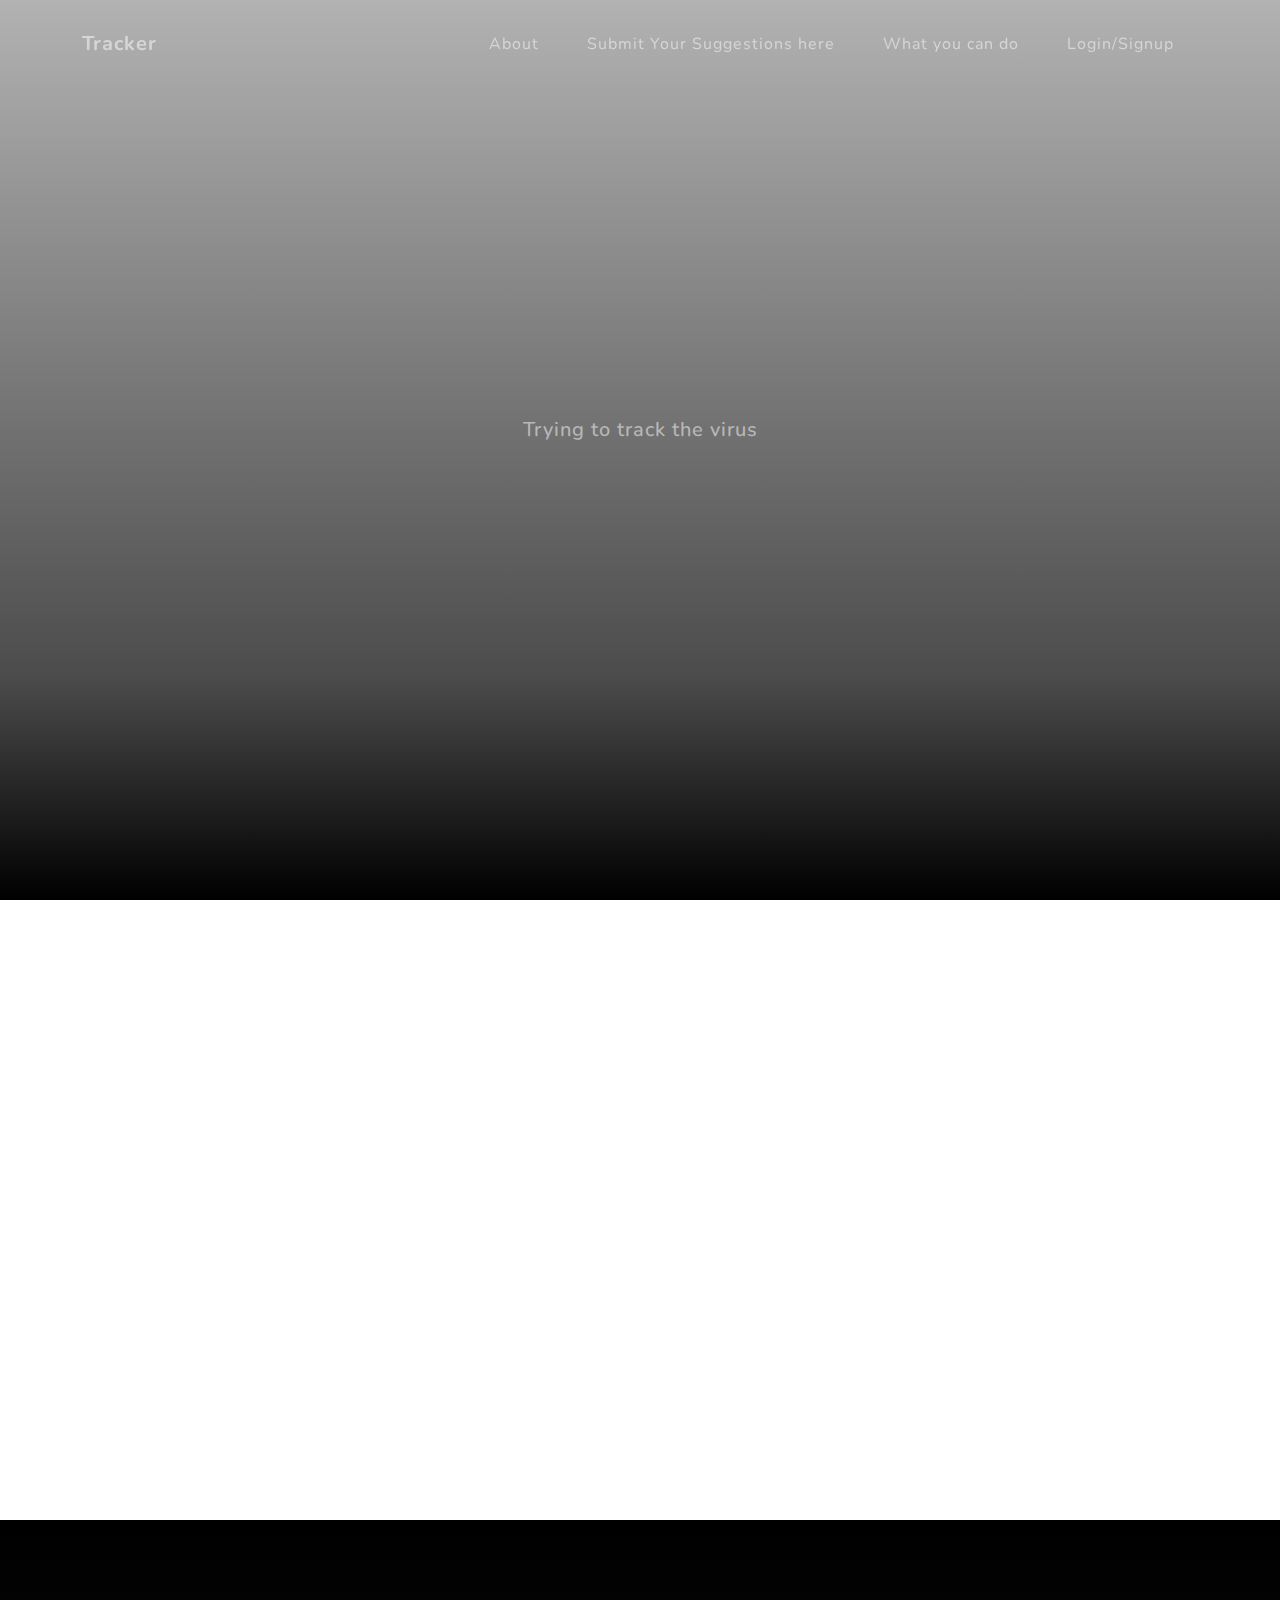
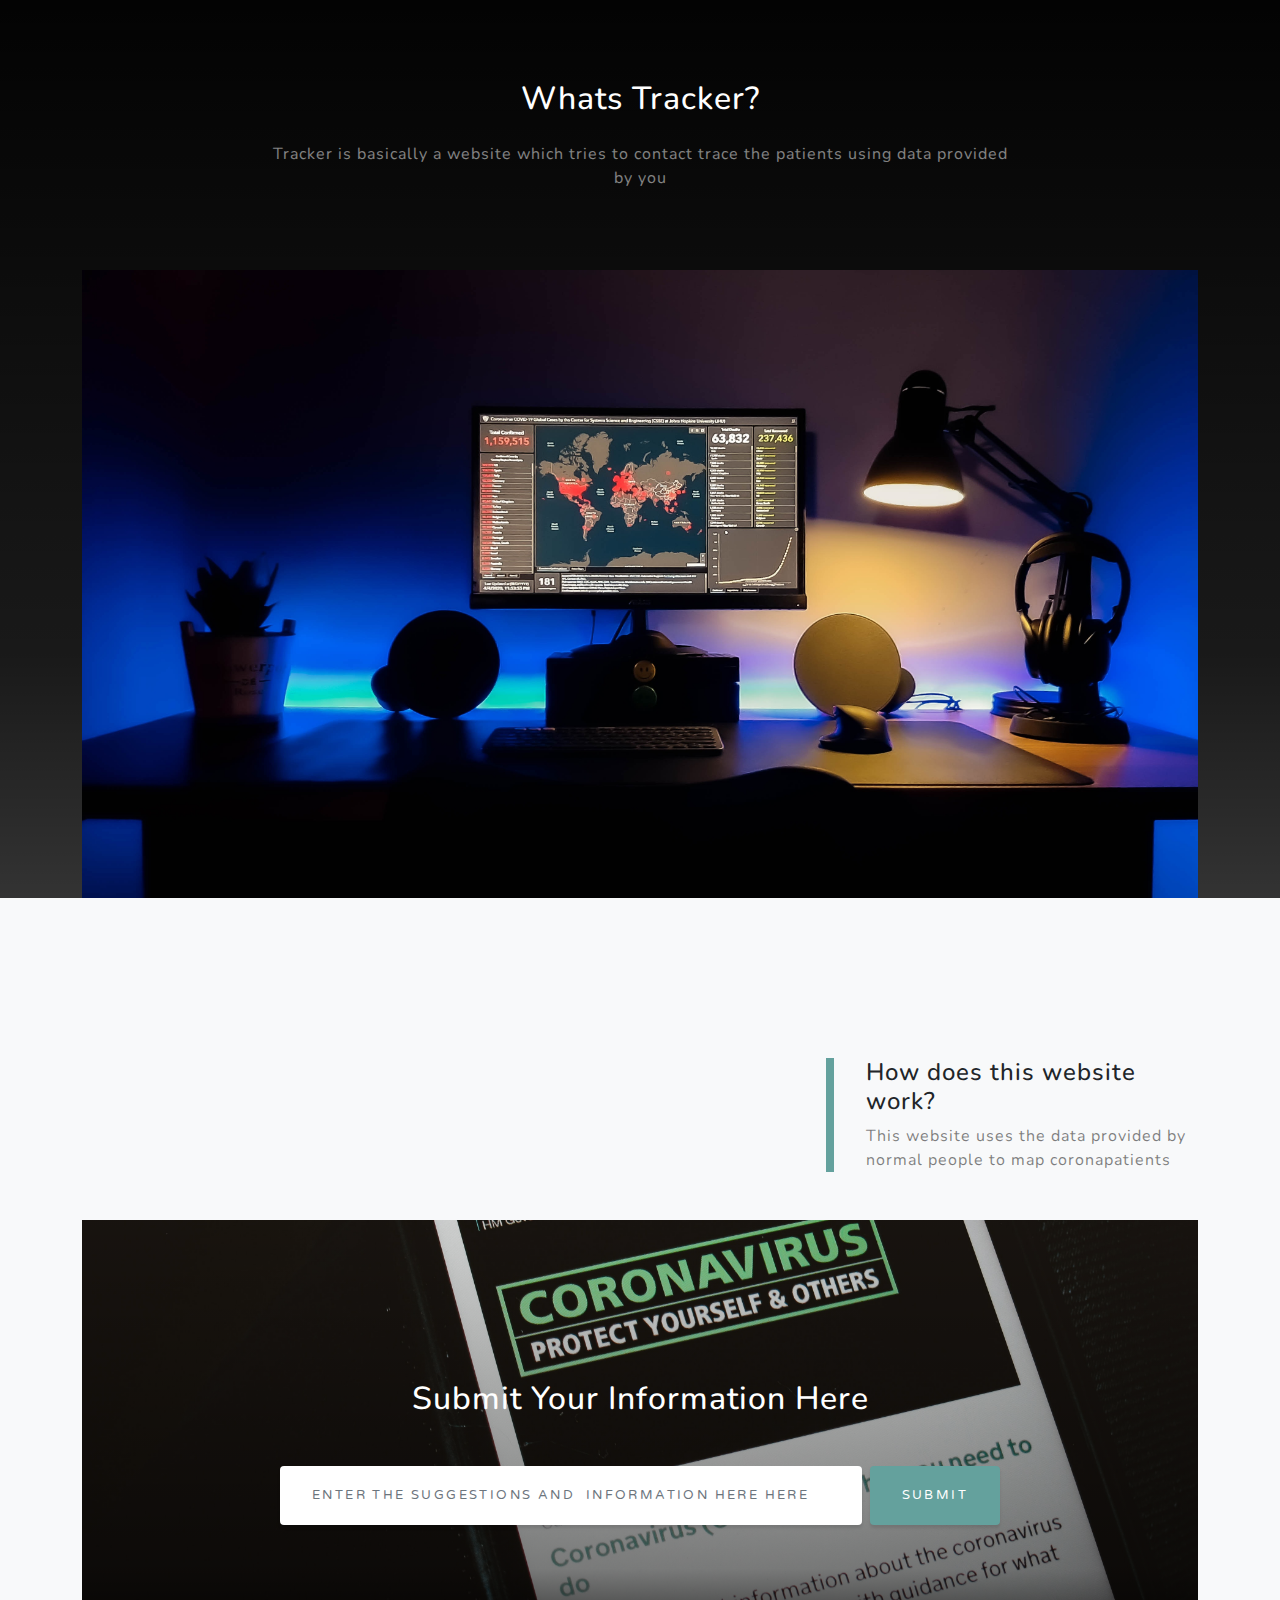
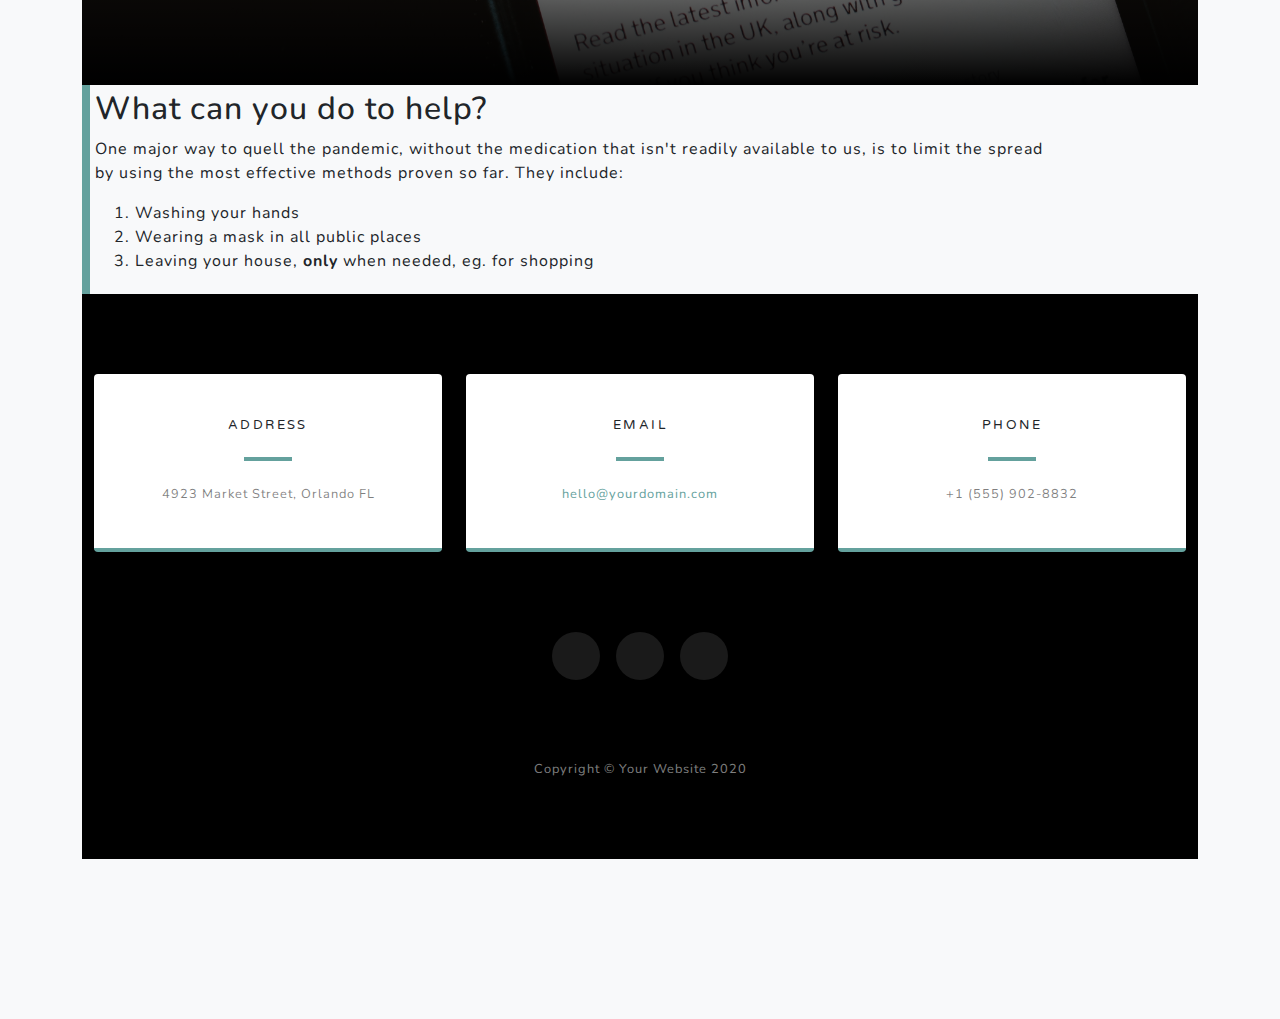
==== index.html @ 0c5c8e20 "Update index.html" ====
<!DOCTYPE html>
<html lang="en">
    <head>
        <meta charset="utf-8" />
        <meta name="viewport" content="width=device-width, initial-scale=1, shrink-to-fit=no" />
        <meta name="description" content="" />
        <meta name="author" content="" />
        <title>Tracker</title>
        <link rel="icon" type="image/x-icon" href="assets/img/favicon.ico" />
        <!-- Font Awesome icons (free version)-->
        <script src="https://use.fontawesome.com/releases/v5.13.0/js/all.js" crossorigin="anonymous"></script>
        <!-- Google fonts-->
        <link href="https://fonts.googleapis.com/css?family=Varela+Round" rel="stylesheet" />
        <link href="https://fonts.googleapis.com/css?family=Nunito:200,200i,300,300i,400,400i,600,600i,700,700i,800,800i,900,900i" rel="stylesheet" />
        <!-- Core theme CSS (includes Bootstrap)-->
        <link href="css/styles.css" rel="stylesheet" />
        <script src='https://api.mapbox.com/mapbox-gl-js/v1.8.1/mapbox-gl.js'></script>
<link href='https://api.mapbox.com/mapbox-gl-js/v1.8.1/mapbox-gl.css' rel='stylesheet' />
    </head>
    <body id="page-top">
        <!-- Navigation-->
        <nav class="navbar navbar-expand-lg navbar-light fixed-top" id="mainNav">
            <div class="container">
                <a class="navbar-brand js-scroll-trigger" href="#page-top">Tracker</a><button class="navbar-toggler navbar-toggler-right" type="button" data-toggle="collapse" data-target="#navbarResponsive" aria-controls="navbarResponsive" aria-expanded="false" aria-label="Toggle navigation">Menu<i class="fas fa-bars"></i></button>
                <div class="collapse navbar-collapse" id="navbarResponsive">
                    <ul class="navbar-nav ml-auto">
                        <li class="nav-item"><a class="nav-link js-scroll-trigger" href="#about">About</a></li>
                        <li class="nav-item"><a class="nav-link js-scroll-trigger" href="#info">Submit Your Suggestions here</a></li>
                        <li class="nav-item"><a class="nav-link js-scroll-trigger" href="#wbu">What you can do</a></li>
                        <li class="nav-item"><a class="nav-link js-scroll-trigger" href="login.html">Login/Signup</a></li>
                       
                    </ul>
                </div>
            </div>
        </nav>
        <!-- Masthead-->
        <header class="masthead">
            <div class="container d-flex h-100 align-items-center">
                <div class="mx-auto text-center">
                  
                    <h2 class="text-white-50 mx-auto mt-2 mb-5">Trying to track the virus</h2>
                    
                </div>
            </div>
        </header>



        <!--Map-->
        <div id='map' style='width: 1520px; height: 620px;'></div>
<script>
mapboxgl.accessToken = 'pk.eyJ1IjoiY3lyaXhuaW5qYSIsImEiOiJjazl3eGczMTgwOWs4M2dwMzZwamxyaWpzIn0.q9v1Q-jArMUoYWvn0KRcCQ';
var map = new mapboxgl.Map({
container: 'map',
style: 'mapbox://styles/mapbox/dark-v10'
});
map.addControl(new mapboxgl.NavigationControl());

</script>
        <!-- About-->
        <section class="about-section text-center" id="about">
            <div class="container">
                <div class="row">
                    <div class="col-lg-8 mx-auto">
                        <h2 class="text-white mb-4">Whats Tracker?</h2>
                        <p class="text-white-50">Tracker is basically a website which tries to contact trace the patients using data provided by you</a>                    </div>
                </div>
                <img class="img-fluid" src="assets/img/main2.jpg" alt="" />
            </div>
        </section>
        <!-- Projects-->
        <section class="projects-section bg-light" id="projects">
            <div class="container">
                <!-- Featured Project Row-->
                <div class="row align-items-center no-gutters mb-4 mb-lg-5">
                    <div class="col-xl-8 col-lg-7"><img class="img-fluid mb-3 mb-lg-0" src="assets/img/1.jpg" alt="" /></div>
                    <div class="col-xl-4 col-lg-5">
                        <div class="featured-text text-center text-lg-left">
                            <h4>How does this website work?</h4>
                            <p class="text-black-50 mb-0">This website uses the data provided by normal people to map coronapatients</p>
                        </div>
                    </div>
                </div>
               

            

        <section class="signup-section" id="info">
            <div class="container">
                <div class="row">
                    <div class="col-md-10 col-lg-8 mx-auto text-center">
                        <i class="far fa-paper-plane fa-2x mb-2 text-white"></i>
                        <h2 class="text-white mb-5">Submit Your Information Here</h2>
                        <form class="form-inline d-flex"><input class="form-control flex-fill mr-0 mr-sm-2 mb-3 mb-sm-0" id="inputEmail" type="email" placeholder="Enter the Suggestions and  Information Here here" /><br><button class="btn btn-primary mx-auto" type="submit">Submit</button></form>
                    </div>
                </div>
            </div>
        </section>
   <!-- what you can do-->
   <section class="projects-section bg-light" id="wbu">
    <h2>What can you do to help?</h2>
    <p>One major way to quell the pandemic, without the medication that isn't readily available to us, is to limit the spread<br>
    by using the most effective methods proven so far. They include:
    <ol>
        <li>Washing your hands</li>
        <li>Wearing a mask in all public places</li>
        <li>Leaving your house, <b>only</b> when needed, eg. for shopping </li>
    </ol></p>
</section>
        <!-- Contact-->
        <section class="contact-section bg-black" id="contact">
            <div class="container">
                <div class="row">
                    <div class="col-md-4 mb-3 mb-md-0">
                        <div class="card py-4 h-100">
                            <div class="card-body text-center">
                                <i class="fas fa-map-marked-alt text-primary mb-2"></i>
                                <h4 class="text-uppercase m-0">Address</h4>
                                <hr class="my-4" />
                                <div class="small text-black-50">4923 Market Street, Orlando FL</div>
                            </div>
                        </div>
                    </div>
                    <div class="col-md-4 mb-3 mb-md-0">
                        <div class="card py-4 h-100">
                            <div class="card-body text-center">
                                <i class="fas fa-envelope text-primary mb-2"></i>
                                <h4 class="text-uppercase m-0">Email</h4>
                                <hr class="my-4" />
                                <div class="small text-black-50"><a href="#!">hello@yourdomain.com</a></div>
                            </div>
                        </div>
                    </div>
                    <div class="col-md-4 mb-3 mb-md-0">
                        <div class="card py-4 h-100">
                            <div class="card-body text-center">
                                <i class="fas fa-mobile-alt text-primary mb-2"></i>
                                <h4 class="text-uppercase m-0">Phone</h4>
                                <hr class="my-4" />
                                <div class="small text-black-50">+1 (555) 902-8832</div>
                            </div>
                        </div>
                    </div>
                </div>
                <div class="social d-flex justify-content-center">
                    <a class="mx-2" href="#!"><i class="fab fa-twitter"></i></a><a class="mx-2" href="#!"><i class="fab fa-facebook-f"></i></a><a class="mx-2" href="#!"><i class="fab fa-github"></i></a>
                </div>
            </div>
        </section>
     
        <!-- Footer-->
        <footer class="footer bg-black small text-center text-white-50"><div class="container">Copyright © Your Website 2020</div></footer>
        <!-- Bootstrap core JS-->
        <script src="https://cdnjs.cloudflare.com/ajax/libs/jquery/3.5.1/jquery.min.js"></script>
        <script src="https://stackpath.bootstrapcdn.com/bootstrap/4.5.0/js/bootstrap.bundle.min.js"></script>
        <!-- Third party plugin JS-->
        <script src="https://cdnjs.cloudflare.com/ajax/libs/jquery-easing/1.4.1/jquery.easing.min.js"></script>
        <!-- Core theme JS-->
        <script src="js/scripts.js"></script>
    </body>
</html>
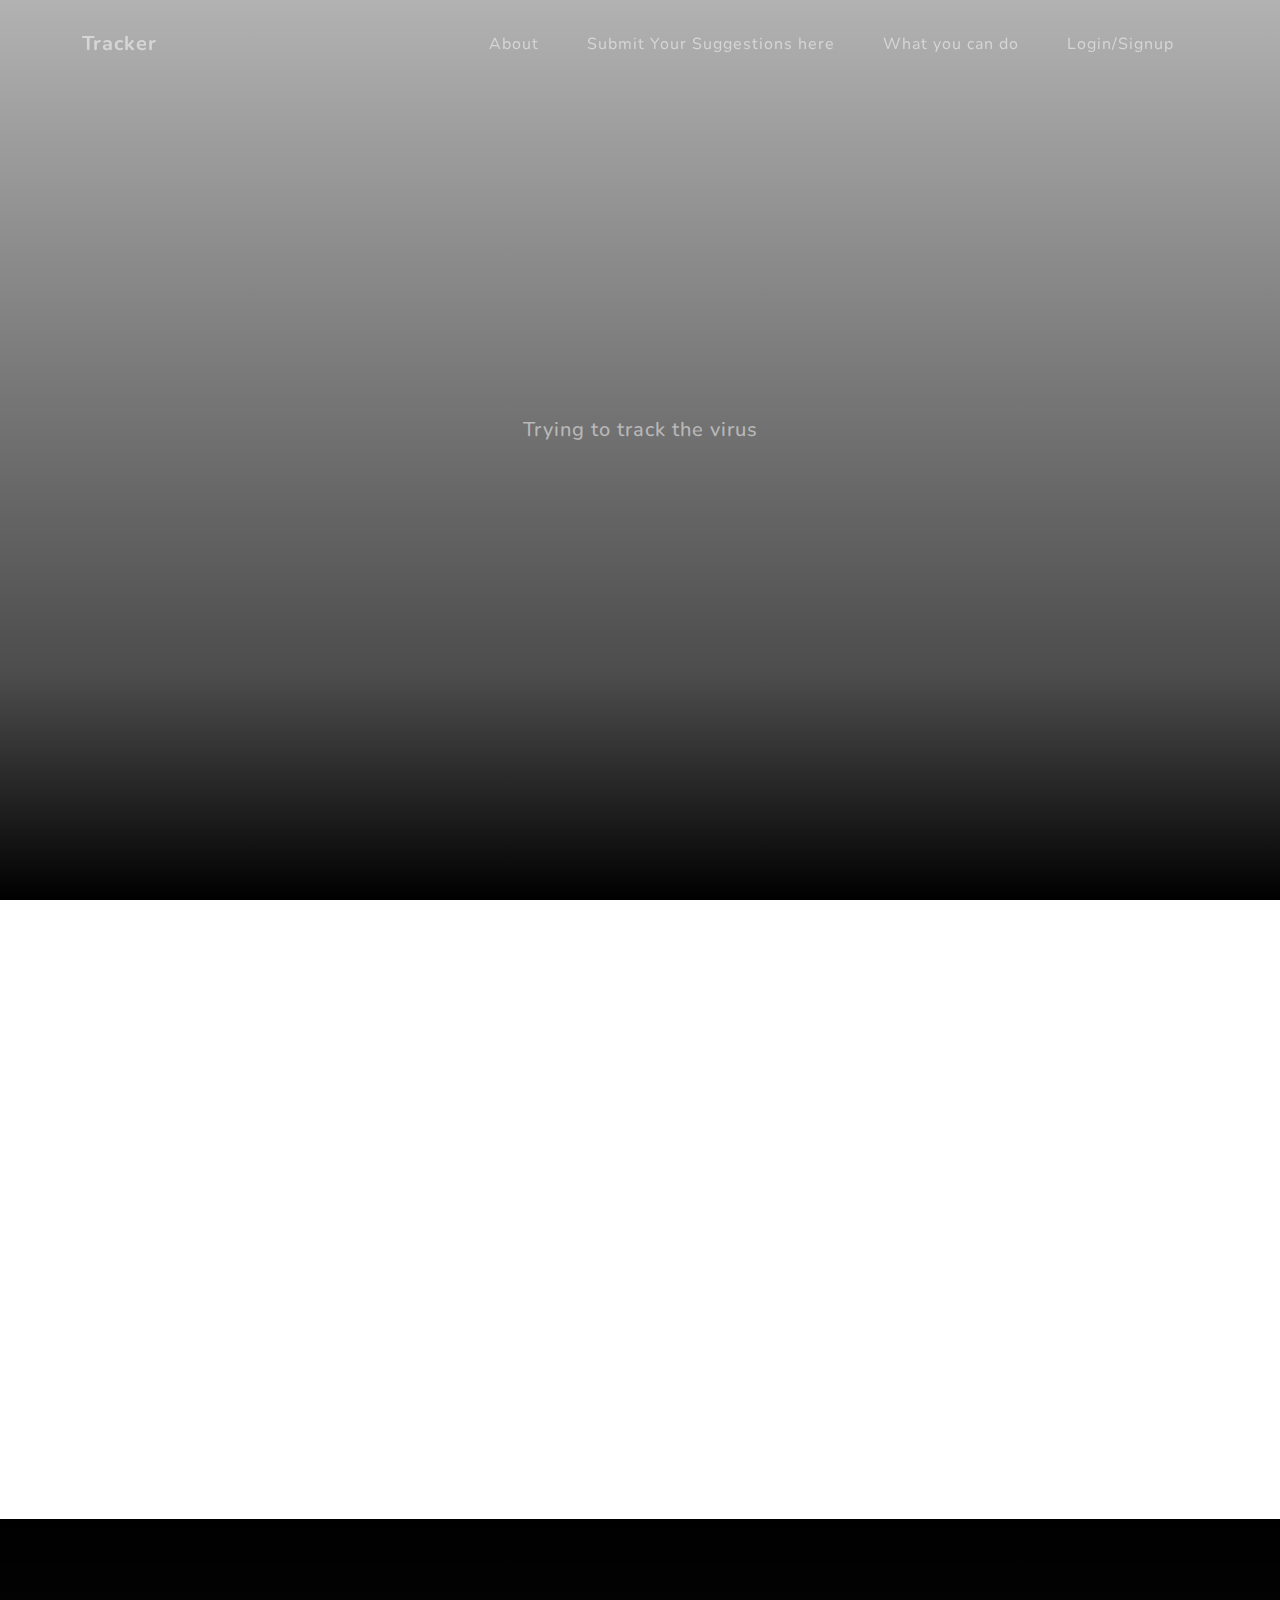
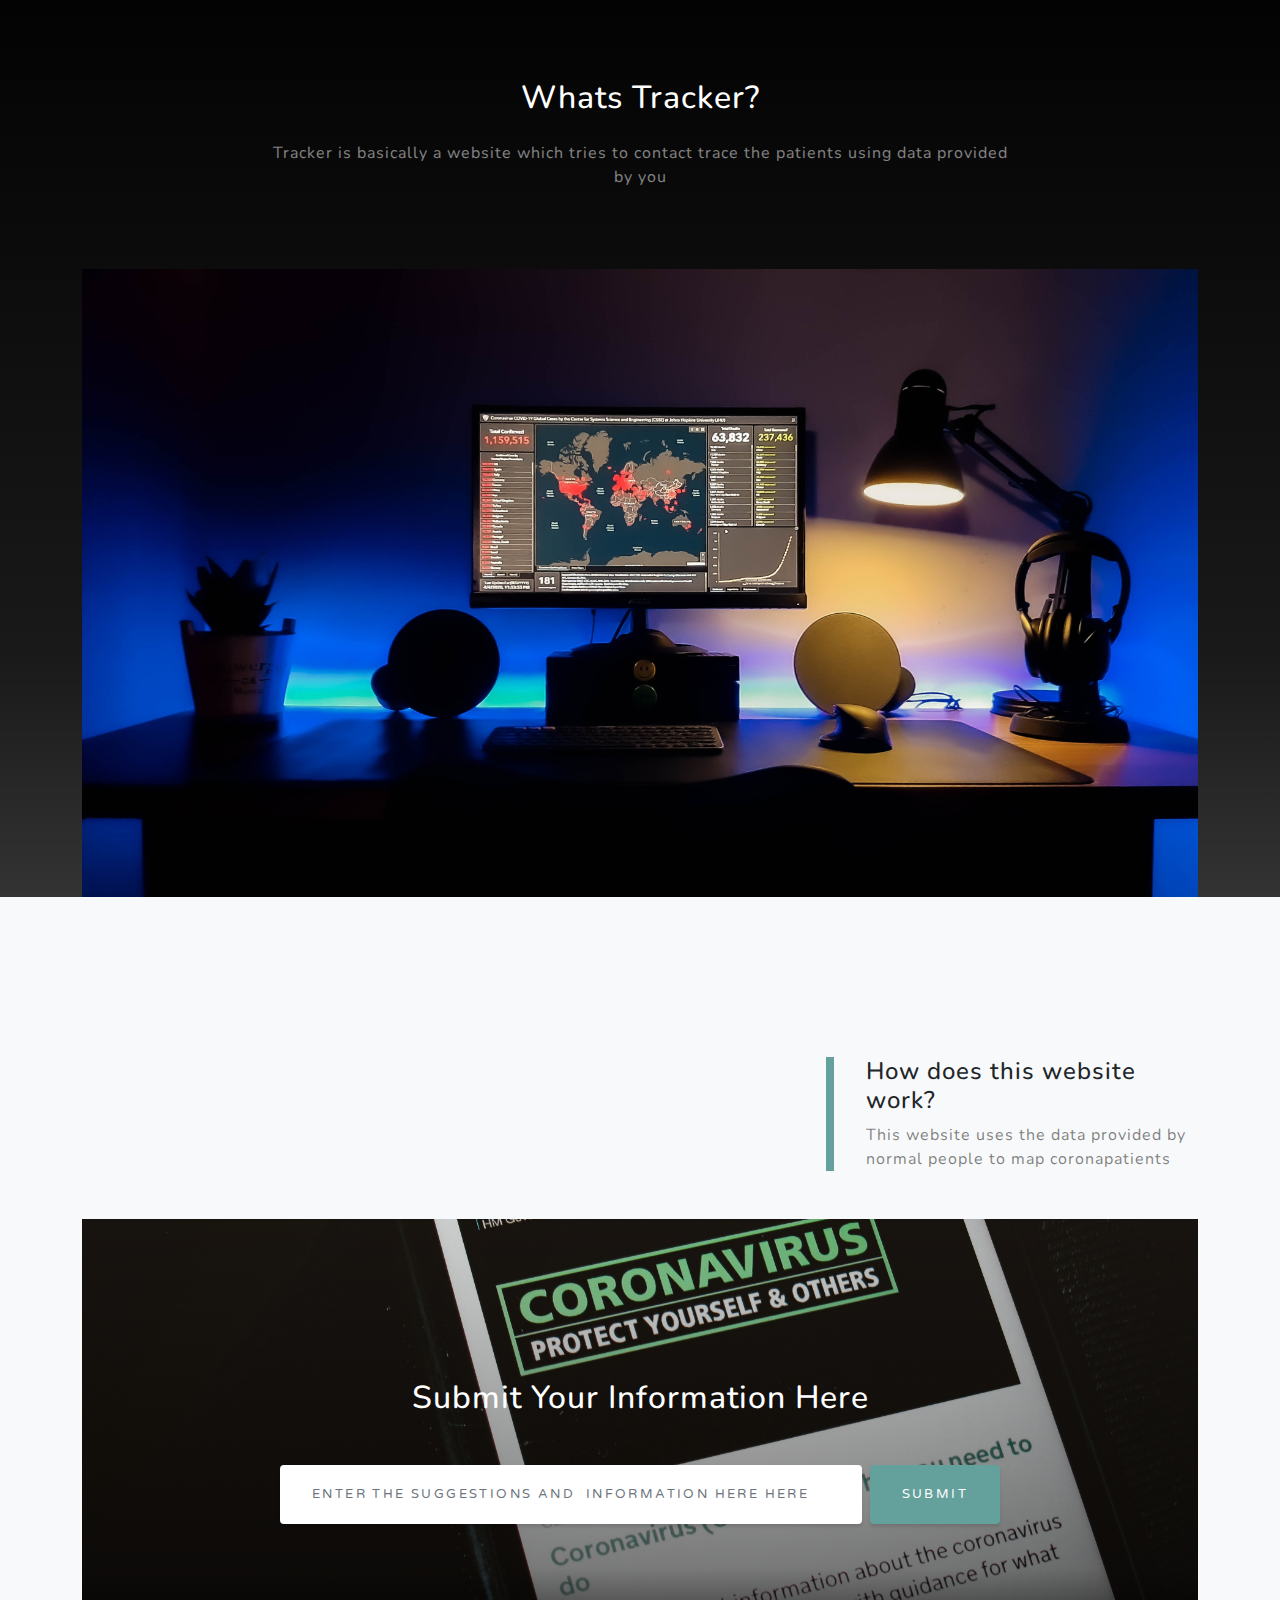
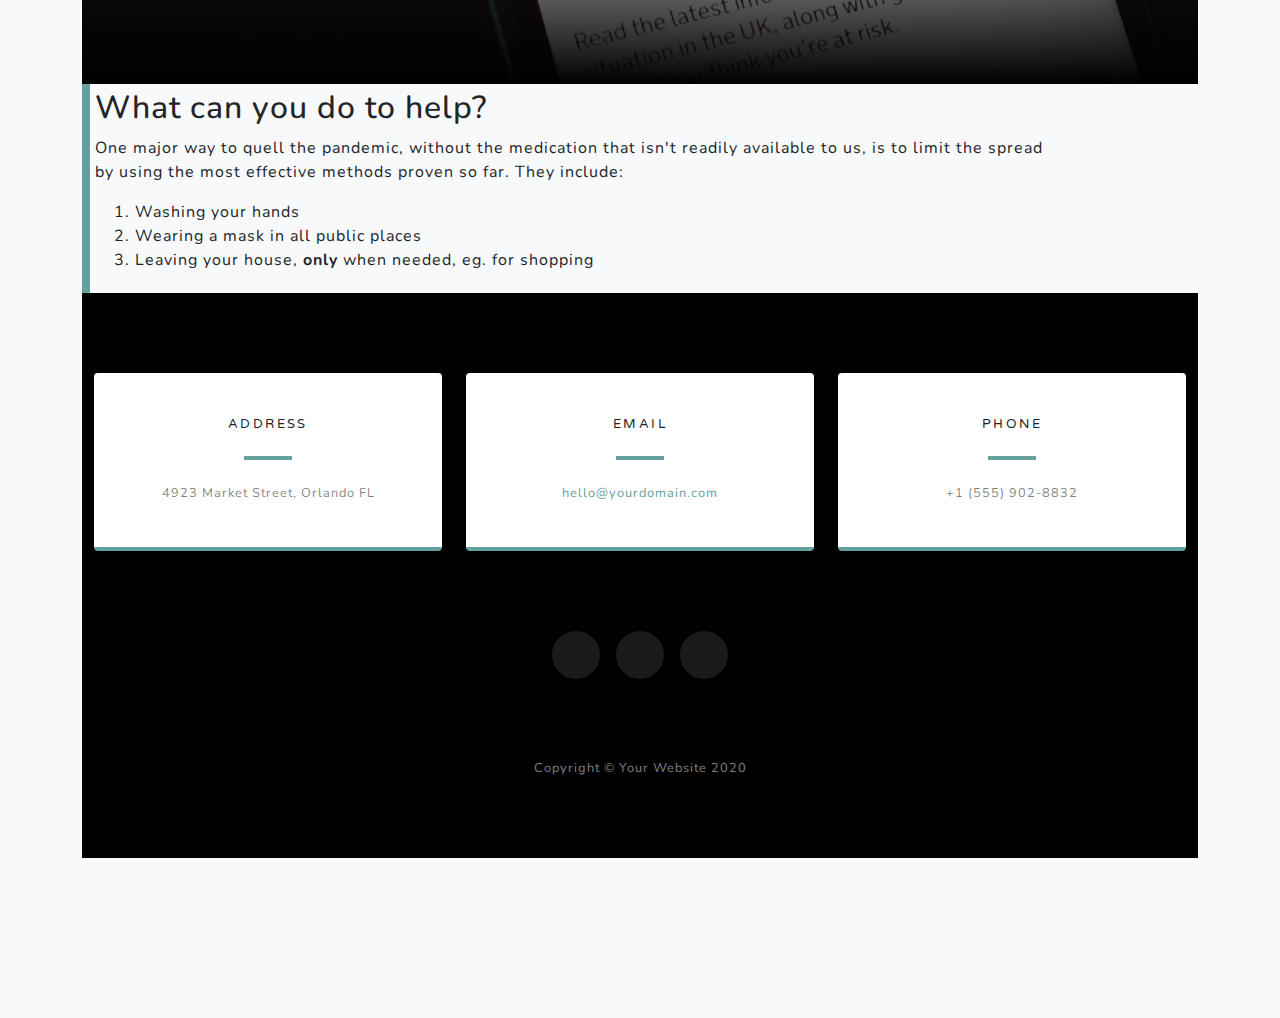
==== commit 01a4e17d: "Update index.html" ====
--- a/index.html
+++ b/index.html
@@ -47,7 +47,7 @@
 
 
         <!--Map-->
-        <div id='map' style='width: 1520px; height: 620px;'></div>
+        <div id='map' style='width: 1520px; height: 619px;'></div>
 <script>
 mapboxgl.accessToken = 'pk.eyJ1IjoiY3lyaXhuaW5qYSIsImEiOiJjazl3eGczMTgwOWs4M2dwMzZwamxyaWpzIn0.q9v1Q-jArMUoYWvn0KRcCQ';
 var map = new mapboxgl.Map({
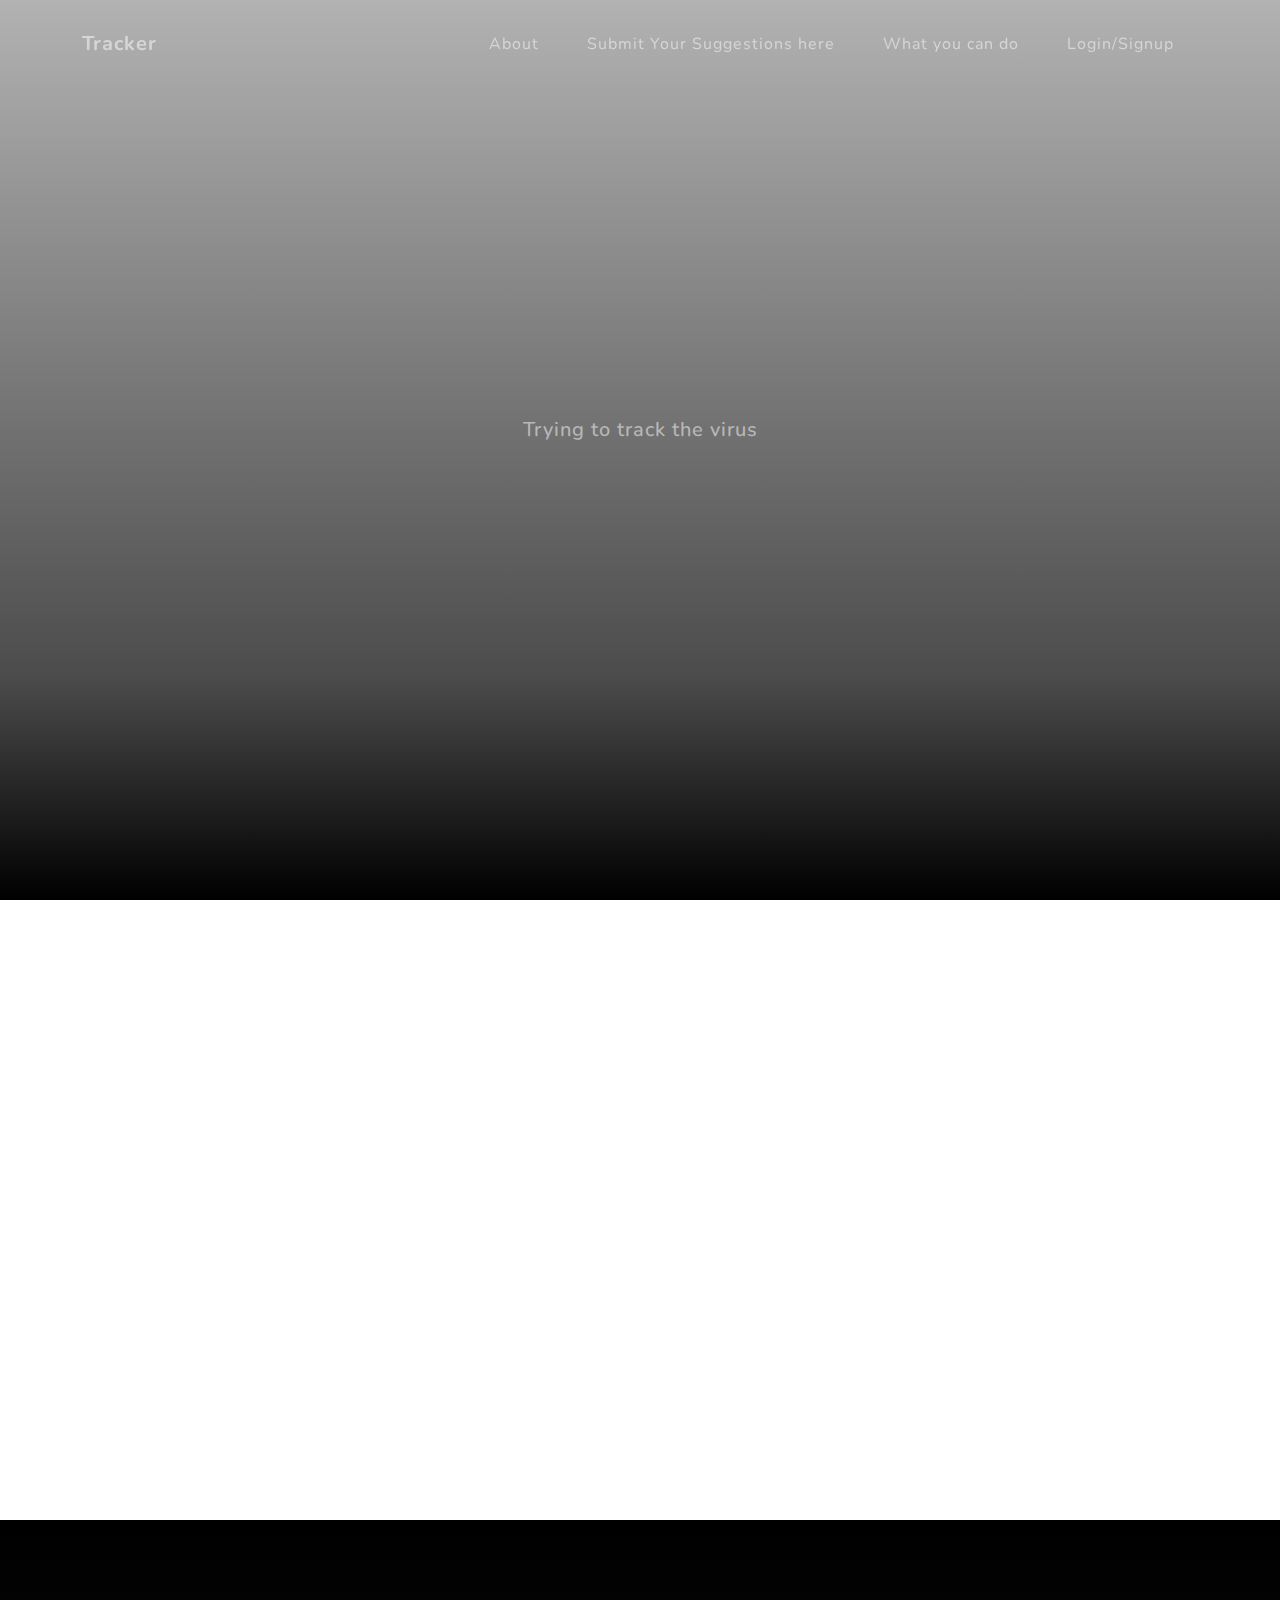
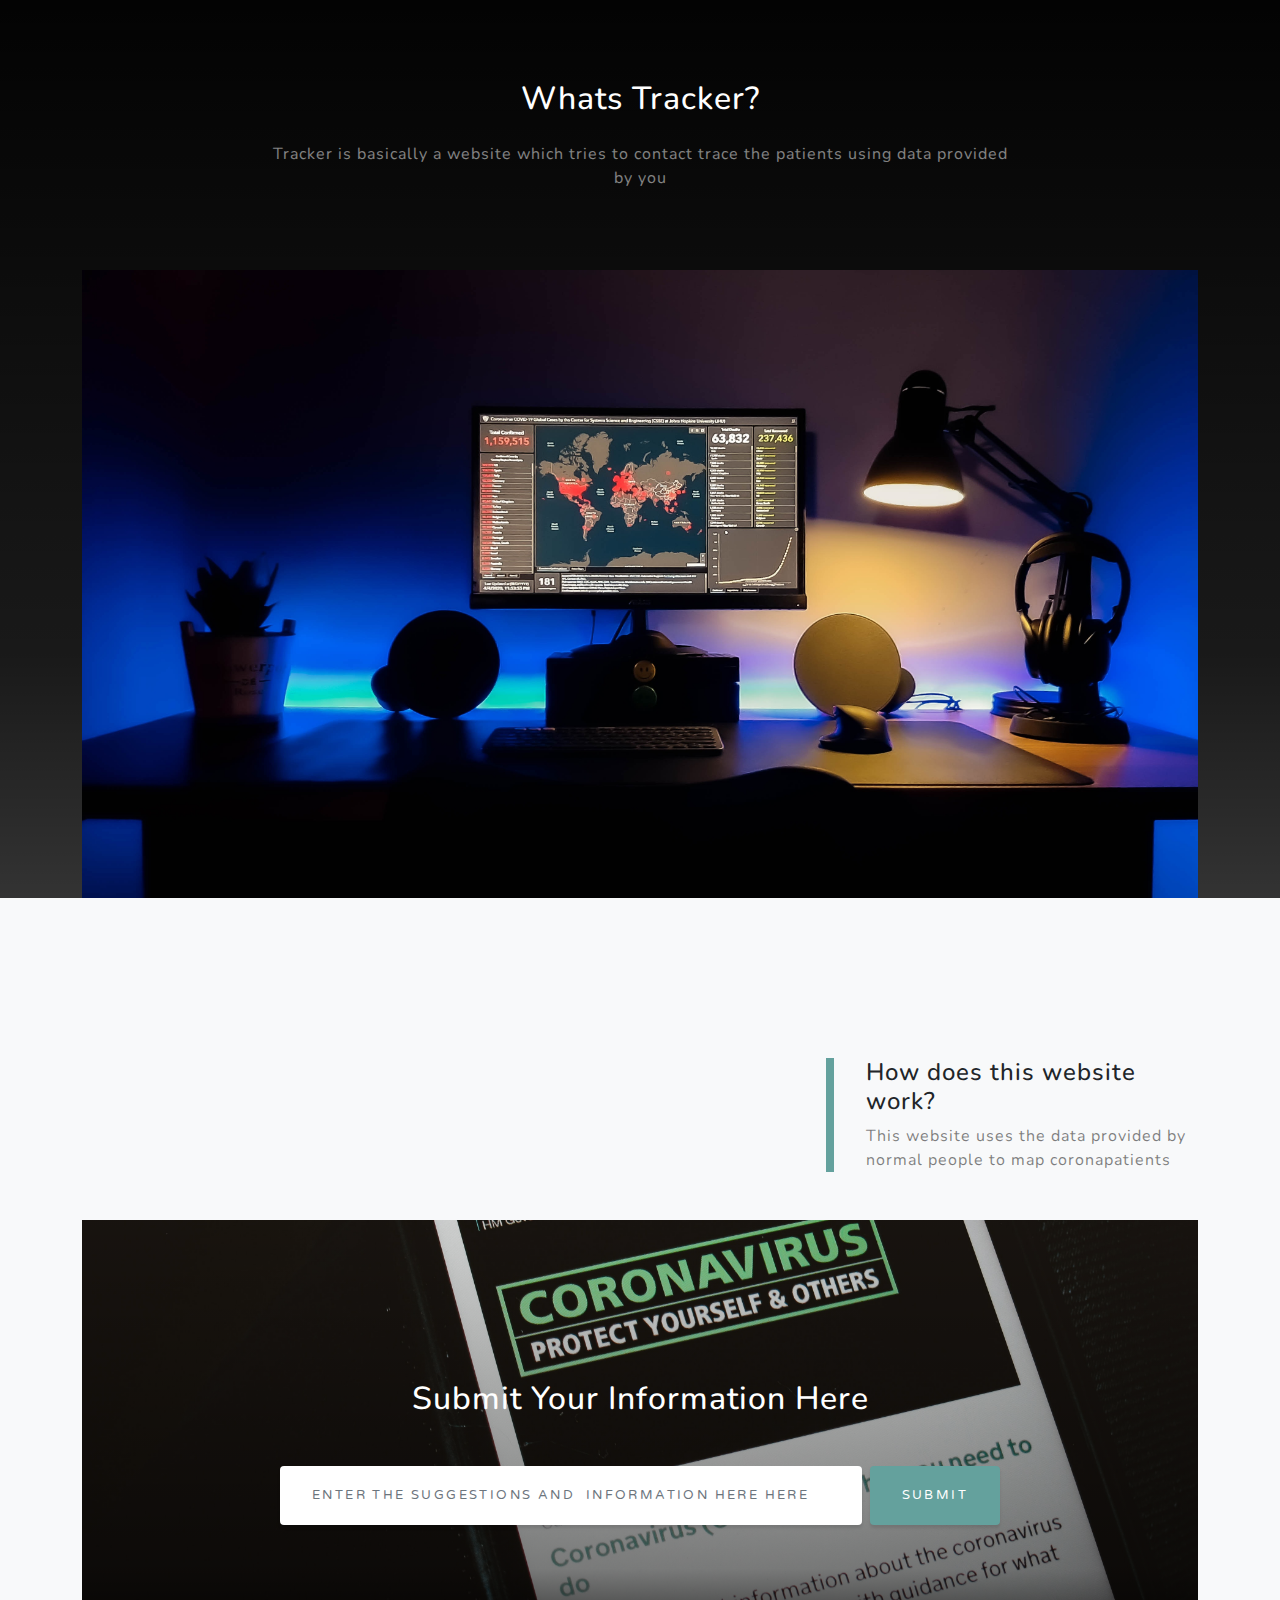
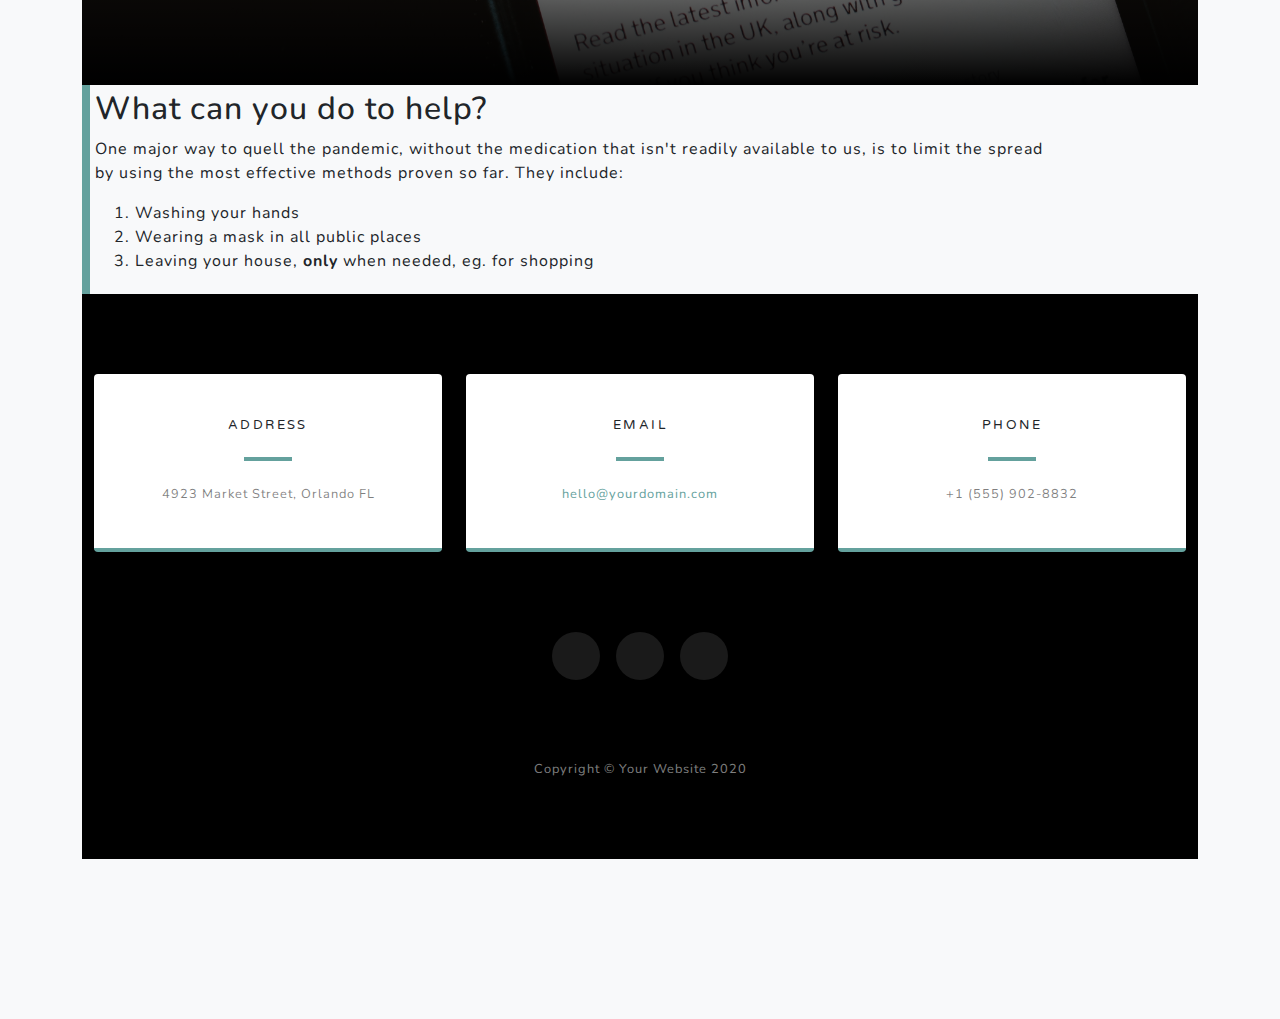
==== commit 17ea8fba: "Update index.html" ====
--- a/index.html
+++ b/index.html
@@ -47,7 +47,7 @@
 
 
         <!--Map-->
-        <div id='map' style='width: 1520px; height: 619px;'></div>
+        <div id='map' style='width: 1520px; height: 620px;'></div>
 <script>
 mapboxgl.accessToken = 'pk.eyJ1IjoiY3lyaXhuaW5qYSIsImEiOiJjazl3eGczMTgwOWs4M2dwMzZwamxyaWpzIn0.q9v1Q-jArMUoYWvn0KRcCQ';
 var map = new mapboxgl.Map({
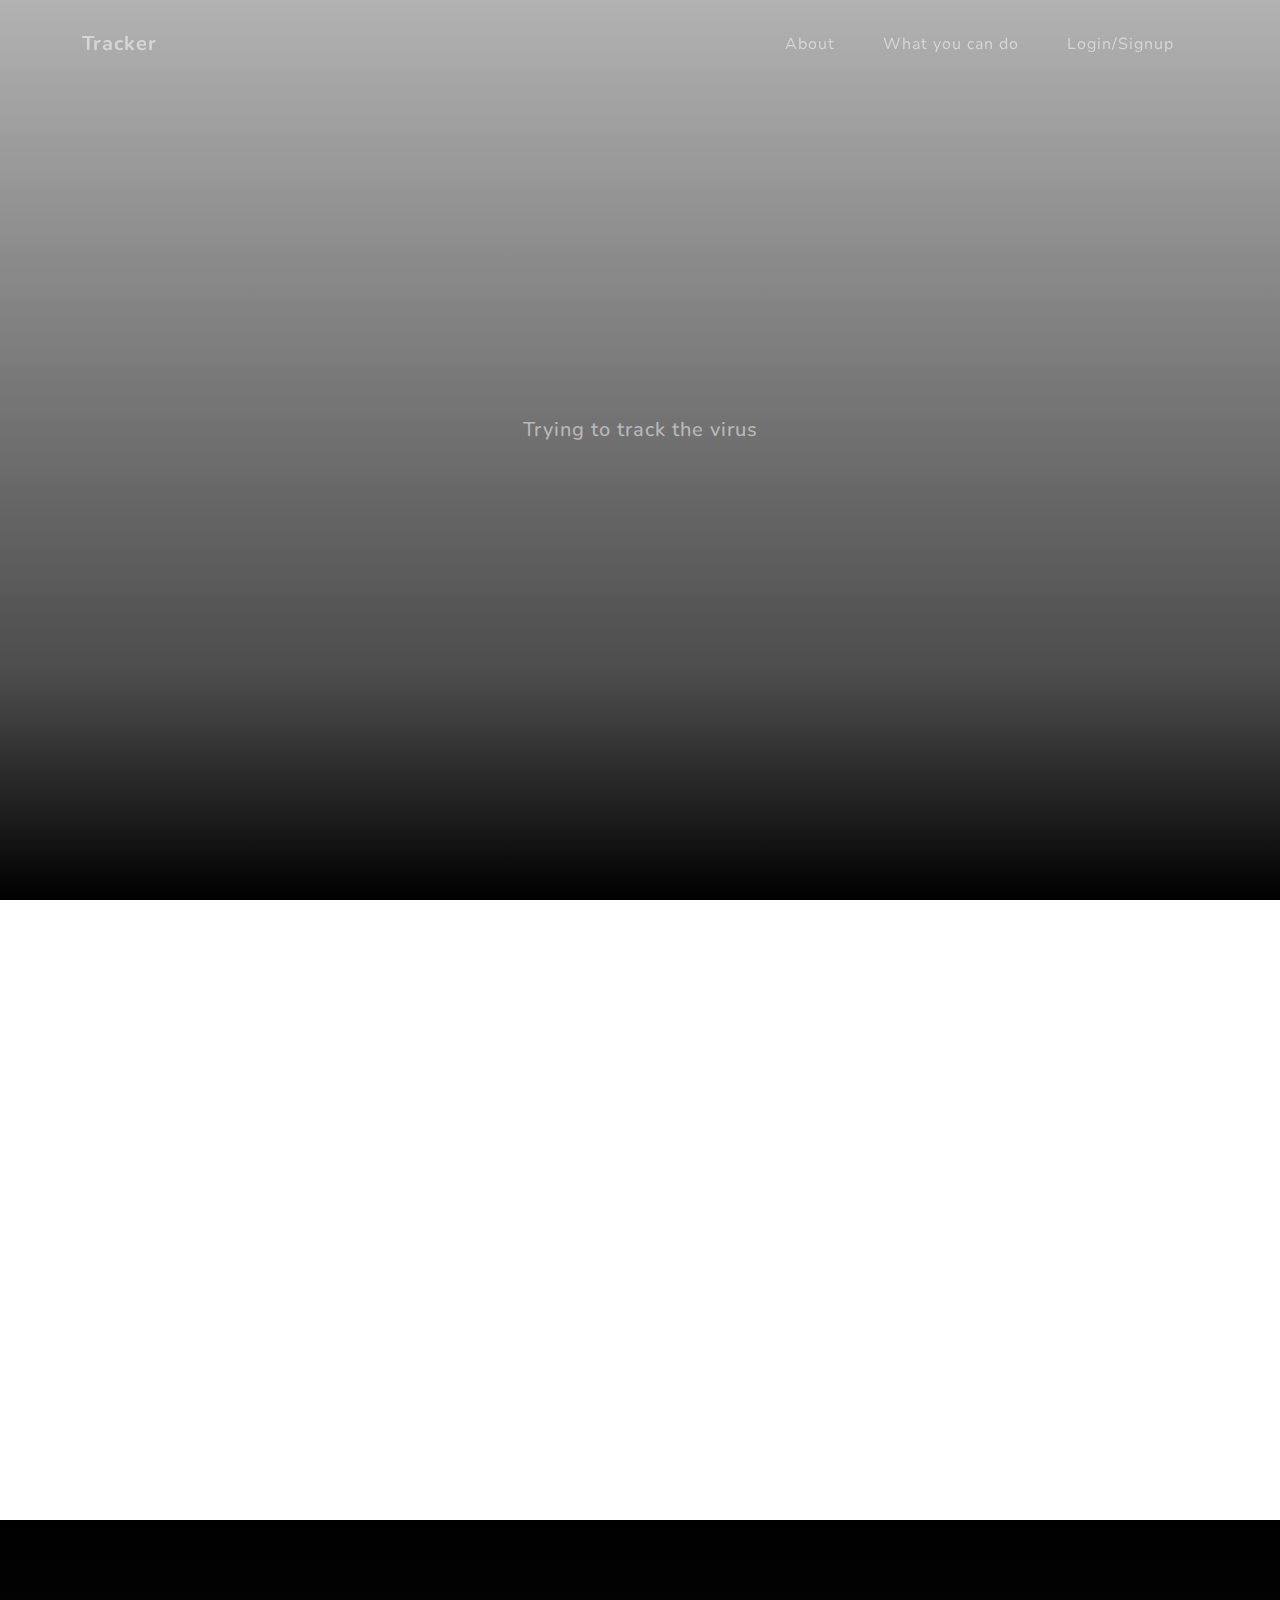
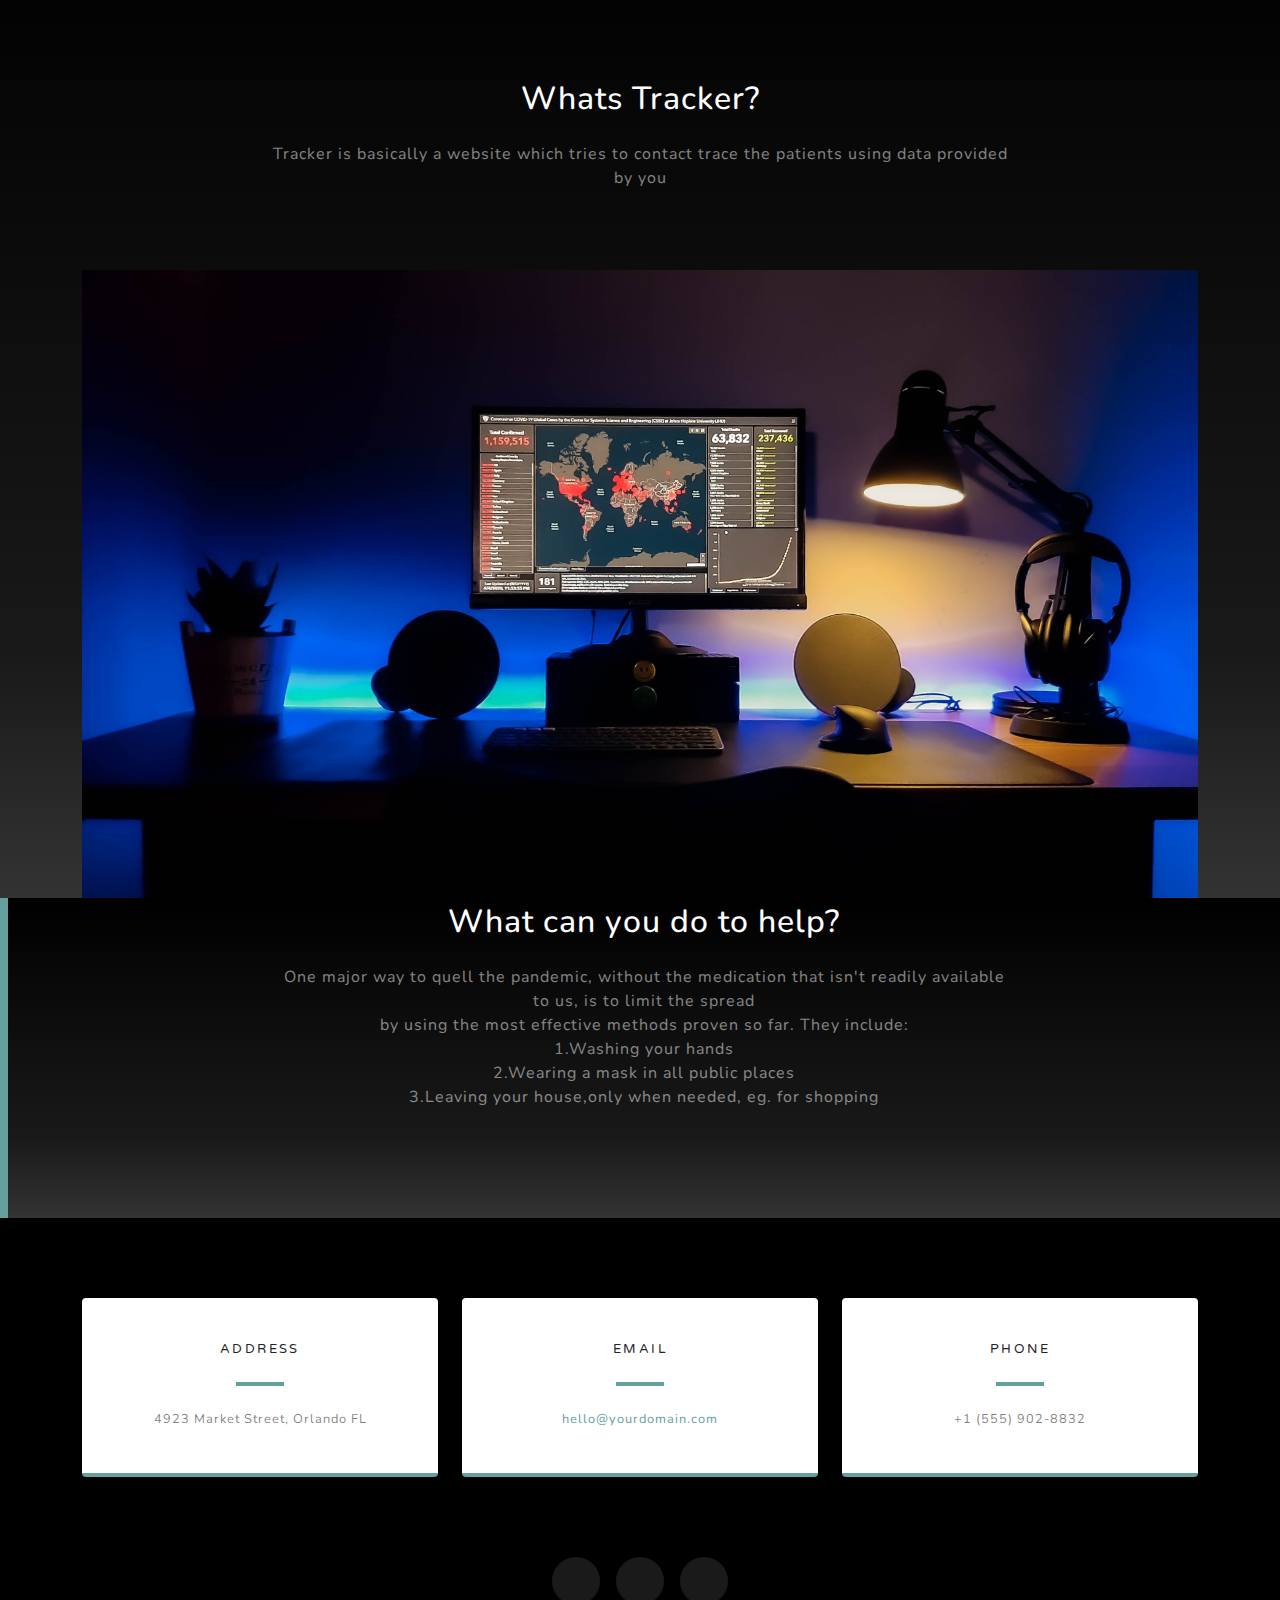
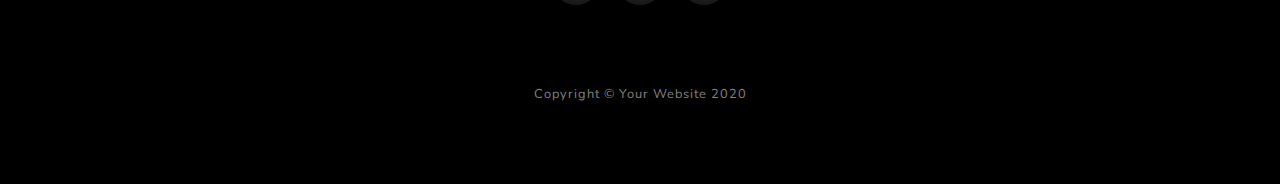
==== commit 9c9c476e: "updates" ====
--- a/index.html
+++ b/index.html
@@ -25,7 +25,6 @@
                 <div class="collapse navbar-collapse" id="navbarResponsive">
                     <ul class="navbar-nav ml-auto">
                         <li class="nav-item"><a class="nav-link js-scroll-trigger" href="#about">About</a></li>
-                        <li class="nav-item"><a class="nav-link js-scroll-trigger" href="#info">Submit Your Suggestions here</a></li>
                         <li class="nav-item"><a class="nav-link js-scroll-trigger" href="#wbu">What you can do</a></li>
                         <li class="nav-item"><a class="nav-link js-scroll-trigger" href="login.html">Login/Signup</a></li>
                        
@@ -47,7 +46,7 @@
 
 
         <!--Map-->
-        <div id='map' style='width: 1520px; height: 620px;'></div>
+        <div id='map' style='width: 1350px; height: 620px;'></div>
 <script>
 mapboxgl.accessToken = 'pk.eyJ1IjoiY3lyaXhuaW5qYSIsImEiOiJjazl3eGczMTgwOWs4M2dwMzZwamxyaWpzIn0.q9v1Q-jArMUoYWvn0KRcCQ';
 var map = new mapboxgl.Map({
@@ -69,44 +68,28 @@
             </div>
         </section>
         <!-- Projects-->
-        <section class="projects-section bg-light" id="projects">
+       
+        <section class="about-section text-center" id="wbu">
             <div class="container">
-                <!-- Featured Project Row-->
-                <div class="row align-items-center no-gutters mb-4 mb-lg-5">
-                    <div class="col-xl-8 col-lg-7"><img class="img-fluid mb-3 mb-lg-0" src="assets/img/1.jpg" alt="" /></div>
-                    <div class="col-xl-4 col-lg-5">
-                        <div class="featured-text text-center text-lg-left">
-                            <h4>How does this website work?</h4>
-                            <p class="text-black-50 mb-0">This website uses the data provided by normal people to map coronapatients</p>
-                        </div>
-                    </div>
+                <div class="row">
+                    <div class="col-lg-8 mx-auto">
+                        <h2 class="text-white mb-4">What can you do to help?</h2>
+                        <p class="text-white-50">One major way to quell the pandemic, without the medication that isn't readily available to us, is to limit the spread<br>
+                            by using the most effective methods proven so far. They include:<br>
+                            1.Washing your hands<br>
+                            2.Wearing a mask in all public places<br>
+                            3.Leaving your house,only when needed, eg. for shopping
+                        
+                        
+                        </a>                    </div>
                 </div>
-               
+                <img class="img-fluid" src="assets/img/1.jpg" alt="" />
+            </div>
+        </section>   
+
 
             
 
-        <section class="signup-section" id="info">
-            <div class="container">
-                <div class="row">
-                    <div class="col-md-10 col-lg-8 mx-auto text-center">
-                        <i class="far fa-paper-plane fa-2x mb-2 text-white"></i>
-                        <h2 class="text-white mb-5">Submit Your Information Here</h2>
-                        <form class="form-inline d-flex"><input class="form-control flex-fill mr-0 mr-sm-2 mb-3 mb-sm-0" id="inputEmail" type="email" placeholder="Enter the Suggestions and  Information Here here" /><br><button class="btn btn-primary mx-auto" type="submit">Submit</button></form>
-                    </div>
-                </div>
-            </div>
-        </section>
-   <!-- what you can do-->
-   <section class="projects-section bg-light" id="wbu">
-    <h2>What can you do to help?</h2>
-    <p>One major way to quell the pandemic, without the medication that isn't readily available to us, is to limit the spread<br>
-    by using the most effective methods proven so far. They include:
-    <ol>
-        <li>Washing your hands</li>
-        <li>Wearing a mask in all public places</li>
-        <li>Leaving your house, <b>only</b> when needed, eg. for shopping </li>
-    </ol></p>
-</section>
         <!-- Contact-->
         <section class="contact-section bg-black" id="contact">
             <div class="container">
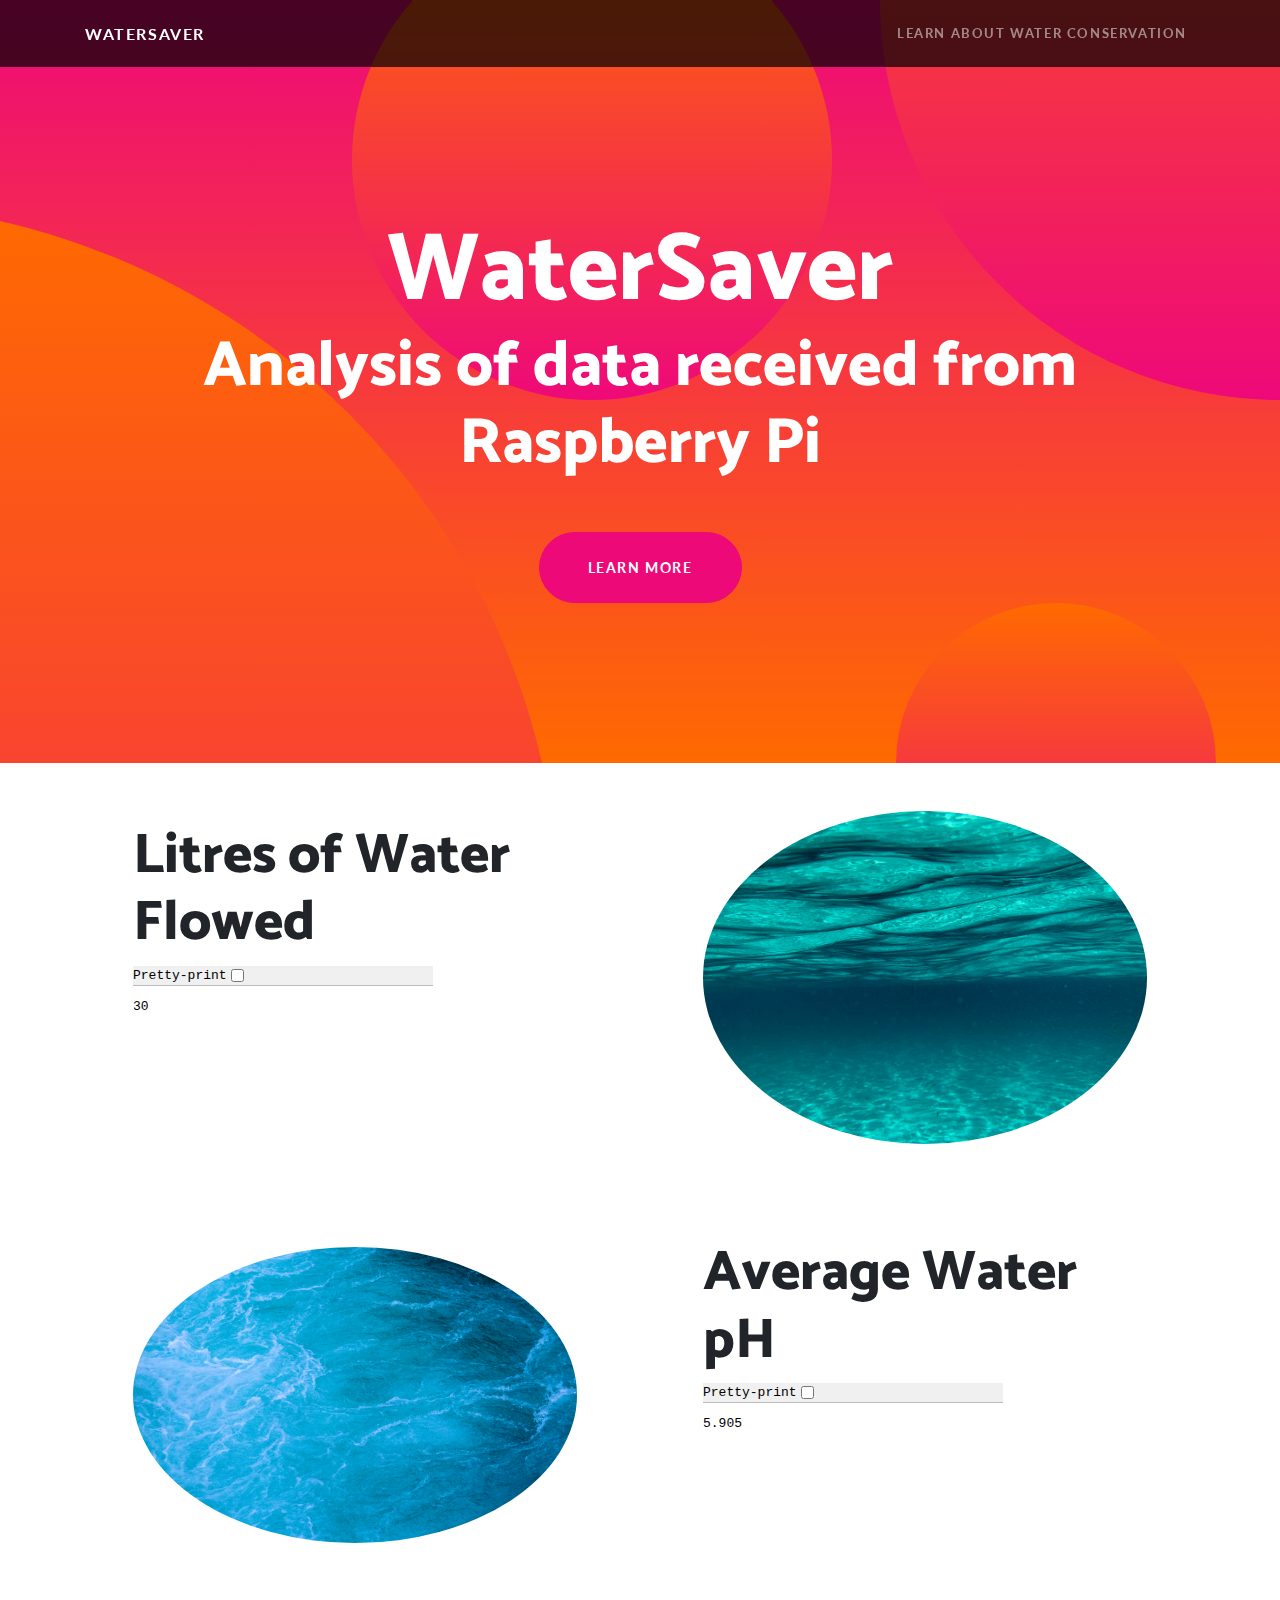
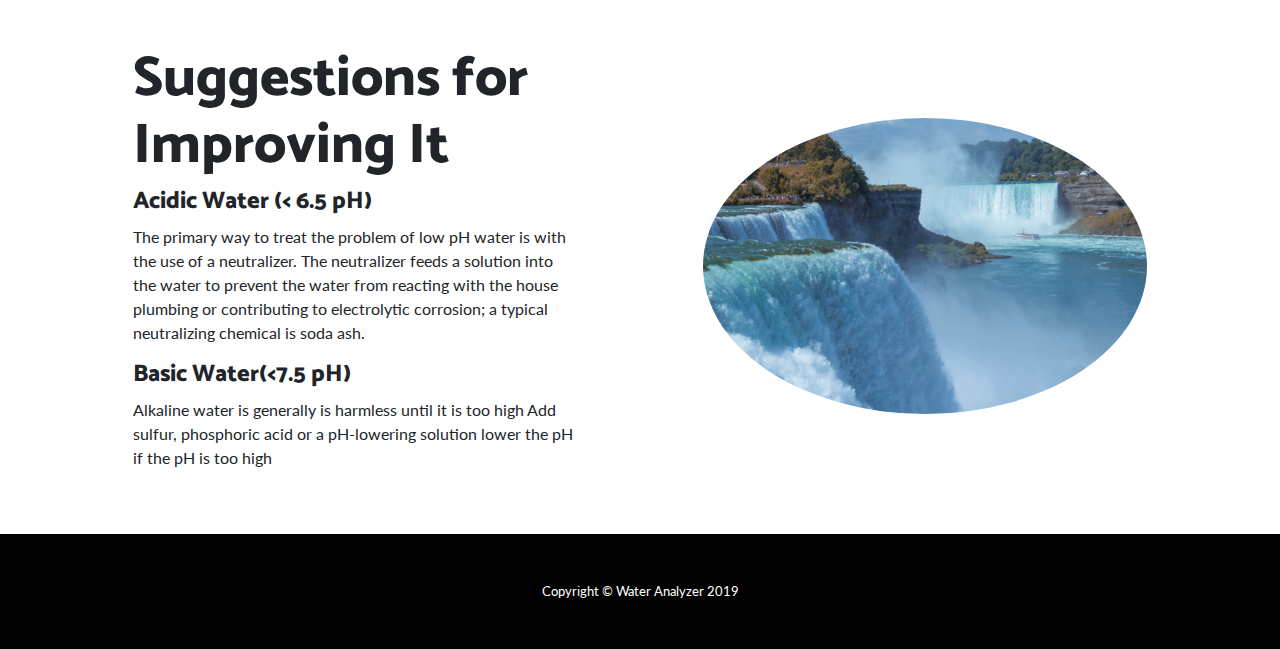
==== commit aae47fea: "Update" ====
--- a/index.html
+++ b/index.html
@@ -1,144 +1,137 @@
-<!DOCTYPE html>
-<html lang="en">
-    <head>
-        <meta charset="utf-8" />
-        <meta name="viewport" content="width=device-width, initial-scale=1, shrink-to-fit=no" />
-        <meta name="description" content="" />
-        <meta name="author" content="" />
-        <title>Tracker</title>
-        <link rel="icon" type="image/x-icon" href="assets/img/favicon.ico" />
-        <!-- Font Awesome icons (free version)-->
-        <script src="https://use.fontawesome.com/releases/v5.13.0/js/all.js" crossorigin="anonymous"></script>
-        <!-- Google fonts-->
-        <link href="https://fonts.googleapis.com/css?family=Varela+Round" rel="stylesheet" />
-        <link href="https://fonts.googleapis.com/css?family=Nunito:200,200i,300,300i,400,400i,600,600i,700,700i,800,800i,900,900i" rel="stylesheet" />
-        <!-- Core theme CSS (includes Bootstrap)-->
-        <link href="css/styles.css" rel="stylesheet" />
-        <script src='https://api.mapbox.com/mapbox-gl-js/v1.8.1/mapbox-gl.js'></script>
-<link href='https://api.mapbox.com/mapbox-gl-js/v1.8.1/mapbox-gl.css' rel='stylesheet' />
-    </head>
-    <body id="page-top">
-        <!-- Navigation-->
-        <nav class="navbar navbar-expand-lg navbar-light fixed-top" id="mainNav">
-            <div class="container">
-                <a class="navbar-brand js-scroll-trigger" href="#page-top">Tracker</a><button class="navbar-toggler navbar-toggler-right" type="button" data-toggle="collapse" data-target="#navbarResponsive" aria-controls="navbarResponsive" aria-expanded="false" aria-label="Toggle navigation">Menu<i class="fas fa-bars"></i></button>
-                <div class="collapse navbar-collapse" id="navbarResponsive">
-                    <ul class="navbar-nav ml-auto">
-                        <li class="nav-item"><a class="nav-link js-scroll-trigger" href="#about">About</a></li>
-                        <li class="nav-item"><a class="nav-link js-scroll-trigger" href="#wbu">What you can do</a></li>
-                        <li class="nav-item"><a class="nav-link js-scroll-trigger" href="login.html">Login/Signup</a></li>
-                       
-                    </ul>
-                </div>
-            </div>
-        </nav>
-        <!-- Masthead-->
-        <header class="masthead">
-            <div class="container d-flex h-100 align-items-center">
-                <div class="mx-auto text-center">
-                  
-                    <h2 class="text-white-50 mx-auto mt-2 mb-5">Trying to track the virus</h2>
-                    
-                </div>
-            </div>
-        </header>
-
-
-
-        <!--Map-->
-        <div id='map' style='width: 1350px; height: 620px;'></div>
-<script>
-mapboxgl.accessToken = 'pk.eyJ1IjoiY3lyaXhuaW5qYSIsImEiOiJjazl3eGczMTgwOWs4M2dwMzZwamxyaWpzIn0.q9v1Q-jArMUoYWvn0KRcCQ';
-var map = new mapboxgl.Map({
-container: 'map',
-style: 'mapbox://styles/mapbox/dark-v10'
-});
-map.addControl(new mapboxgl.NavigationControl());
-
-</script>
-        <!-- About-->
-        <section class="about-section text-center" id="about">
-            <div class="container">
-                <div class="row">
-                    <div class="col-lg-8 mx-auto">
-                        <h2 class="text-white mb-4">Whats Tracker?</h2>
-                        <p class="text-white-50">Tracker is basically a website which tries to contact trace the patients using data provided by you</a>                    </div>
-                </div>
-                <img class="img-fluid" src="assets/img/main2.jpg" alt="" />
-            </div>
-        </section>
-        <!-- Projects-->
-       
-        <section class="about-section text-center" id="wbu">
-            <div class="container">
-                <div class="row">
-                    <div class="col-lg-8 mx-auto">
-                        <h2 class="text-white mb-4">What can you do to help?</h2>
-                        <p class="text-white-50">One major way to quell the pandemic, without the medication that isn't readily available to us, is to limit the spread<br>
-                            by using the most effective methods proven so far. They include:<br>
-                            1.Washing your hands<br>
-                            2.Wearing a mask in all public places<br>
-                            3.Leaving your house,only when needed, eg. for shopping
-                        
-                        
-                        </a>                    </div>
-                </div>
-                <img class="img-fluid" src="assets/img/1.jpg" alt="" />
-            </div>
-        </section>   
-
-
-            
-
-        <!-- Contact-->
-        <section class="contact-section bg-black" id="contact">
-            <div class="container">
-                <div class="row">
-                    <div class="col-md-4 mb-3 mb-md-0">
-                        <div class="card py-4 h-100">
-                            <div class="card-body text-center">
-                                <i class="fas fa-map-marked-alt text-primary mb-2"></i>
-                                <h4 class="text-uppercase m-0">Address</h4>
-                                <hr class="my-4" />
-                                <div class="small text-black-50">4923 Market Street, Orlando FL</div>
-                            </div>
-                        </div>
-                    </div>
-                    <div class="col-md-4 mb-3 mb-md-0">
-                        <div class="card py-4 h-100">
-                            <div class="card-body text-center">
-                                <i class="fas fa-envelope text-primary mb-2"></i>
-                                <h4 class="text-uppercase m-0">Email</h4>
-                                <hr class="my-4" />
-                                <div class="small text-black-50"><a href="#!">hello@yourdomain.com</a></div>
-                            </div>
-                        </div>
-                    </div>
-                    <div class="col-md-4 mb-3 mb-md-0">
-                        <div class="card py-4 h-100">
-                            <div class="card-body text-center">
-                                <i class="fas fa-mobile-alt text-primary mb-2"></i>
-                                <h4 class="text-uppercase m-0">Phone</h4>
-                                <hr class="my-4" />
-                                <div class="small text-black-50">+1 (555) 902-8832</div>
-                            </div>
-                        </div>
-                    </div>
-                </div>
-                <div class="social d-flex justify-content-center">
-                    <a class="mx-2" href="#!"><i class="fab fa-twitter"></i></a><a class="mx-2" href="#!"><i class="fab fa-facebook-f"></i></a><a class="mx-2" href="#!"><i class="fab fa-github"></i></a>
-                </div>
-            </div>
-        </section>
-     
-        <!-- Footer-->
-        <footer class="footer bg-black small text-center text-white-50"><div class="container">Copyright © Your Website 2020</div></footer>
-        <!-- Bootstrap core JS-->
-        <script src="https://cdnjs.cloudflare.com/ajax/libs/jquery/3.5.1/jquery.min.js"></script>
-        <script src="https://stackpath.bootstrapcdn.com/bootstrap/4.5.0/js/bootstrap.bundle.min.js"></script>
-        <!-- Third party plugin JS-->
-        <script src="https://cdnjs.cloudflare.com/ajax/libs/jquery-easing/1.4.1/jquery.easing.min.js"></script>
-        <!-- Core theme JS-->
-        <script src="js/scripts.js"></script>
-    </body>
-</html>
+<!DOCTYPE html>
+<html lang="en">
+
+<head>
+
+  <meta charset="utf-8">
+  <meta name="viewport" content="width=device-width, initial-scale=1, shrink-to-fit=no">
+  <meta name="description" content="">
+  <meta name="author" content="">
+
+  <title>WaterSaver</title>
+
+  <!-- Bootstrap-->
+  <link href="vendor/bootstrap/css/bootstrap.min.css" rel="stylesheet">
+
+  <!-- Custom fonts-->
+  <link href="https://fonts.googleapis.com/css?family=Catamaran:100,200,300,400,500,600,700,800,900" rel="stylesheet">
+  <link href="https://fonts.googleapis.com/css?family=Lato:100,100i,300,300i,400,400i,700,700i,900,900i" rel="stylesheet">
+
+  <!-- Custom styles -->
+  <link href="css/one-page-wonder.min.css" rel="stylesheet">
+
+</head>
+
+<body>
+
+  <!-- Navigation -->
+  <nav class="navbar navbar-expand-lg navbar-dark navbar-custom fixed-top">
+    <div class="container">
+      <a class="navbar-brand" href="#">WaterSaver</a>
+      <button class="navbar-toggler" type="button" data-toggle="collapse" data-target="#navbarResponsive" aria-controls="navbarResponsive" aria-expanded="false" aria-label="Toggle navigation">
+        <span class="navbar-toggler-icon"></span>
+      </button>
+      <div class="collapse navbar-collapse" id="navbarResponsive">
+        <ul class="navbar-nav ml-auto">
+          <li class="nav-item">
+            <a class="nav-link" href="/suggestions/suggestions.html"> Learn About Water Conservation</a>
+          </li>
+         
+        </ul>
+      </div>
+    </div>
+  </nav>
+
+  <header class="masthead text-center text-white">
+    <div class="masthead-content">
+      <div class="container">
+        <h1 class="masthead-heading mb-0">WaterSaver</h1>
+        <h2 class="masthead-subheading mb-0">Analysis of data received from Raspberry Pi</h2>
+        <a href="#" class="btn btn-primary btn-xl rounded-pill mt-5">Learn More</a>
+      </div>
+    </div>
+    <div class="bg-circle-1 bg-circle"></div>
+    <div class="bg-circle-2 bg-circle"></div>
+    <div class="bg-circle-3 bg-circle"></div>
+    <div class="bg-circle-4 bg-circle"></div>
+  </header>
+
+  <section>
+    <div class="container">
+      <div class="row align-items-center">
+        <div class="col-lg-6 order-lg-2">
+          <div class="p-5">
+            <img class="img-fluid rounded-circle" src="img/01.jpg" alt="">
+          </div>
+        </div>
+        <div class="col-lg-6 order-lg-1">
+          <div class="p-5">
+            <h2 class="display-4">Litres of Water Flowed</h2>
+            <h4><div><object data="flow.json"></object></div></h4>
+          </div>
+        </div>
+      </div>
+    </div>
+  </section>
+
+  <section>
+    <div class="container">
+      <div class="row align-items-center">
+        <div class="col-lg-6">
+          <div class="p-5">
+            <img class="img-fluid rounded-circle" src="img/02.jpg" alt="">
+          </div>
+        </div>
+        <div class="col-lg-6">
+          <div class="p-5">
+            <h2 class="display-4">Average Water pH</h2>
+            <div><h4><div><object data="ph.json"></object></div> </h4></div>
+            
+          </div>
+        </div>
+      </div>
+    </div>
+  </section>
+
+  <section>
+    <div class="container">
+      <div class="row align-items-center">
+        <div class="col-lg-6 order-lg-2">
+          <div class="p-5">
+            <img class="img-fluid rounded-circle" src="img/03.jpg" alt="">
+          </div>
+        </div>
+        <div class="col-lg-6 order-lg-1">
+          <div class="p-5">
+            <h2 class="display-4">Suggestions for Improving It</h2>
+            <h4>Acidic Water (< 6.5 pH)</h4>
+            <p>
+              The primary way to treat the problem of low pH water is with the use of a neutralizer. The neutralizer feeds a solution into the water to prevent the water from reacting with the house plumbing or contributing to electrolytic corrosion; a typical neutralizing chemical is soda ash.</p>
+        
+            </p>
+            <h4>Basic Water(<7.5 pH) </h4>
+        <p>Alkaline water is generally is harmless until it is too high
+        Add sulfur, phosphoric acid or a pH-lowering solution lower the pH if the pH is too high</p>
+
+          </div>
+        
+        </div>
+      </div>
+    </div>
+  </section>
+
+  <!-- Footer -->
+  <footer class="py-5 bg-black">
+    <div class="container">
+      <p class="m-0 text-center text-white small">Copyright &copy; Water Analyzer 2019</p>
+    </div>
+    <!-- /.container -->
+  </footer>
+
+  <!-- Bootstrap core JavaScript -->
+  <script src="vendor/jquery/jquery.min.js"></script>
+  <script src="vendor/bootstrap/js/bootstrap.bundle.min.js"></script>
+
+</body>
+
+</html>
--- a/css/one-page-wonder.min.css
+++ b/css/one-page-wonder.min.css
@@ -0,0 +1 @@
+body{font-family:Lato}h1,h2,h3,h4,h5,h6{font-family:Catamaran;font-weight:800!important}.btn-xl{text-transform:uppercase;padding:1.5rem 3rem;font-size:.9rem;font-weight:700;letter-spacing:.1rem}.bg-black{background-color:#000!important}.rounded-pill{border-radius:5rem}.navbar-custom{padding-top:1rem;padding-bottom:1rem;background-color:rgba(0,0,0,.7)}.navbar-custom .navbar-brand{text-transform:uppercase;font-size:1rem;letter-spacing:.1rem;font-weight:700}.navbar-custom .navbar-nav .nav-item .nav-link{text-transform:uppercase;font-size:.8rem;font-weight:700;letter-spacing:.1rem}header.masthead{position:relative;overflow:hidden;padding-top:calc(7rem + 72px);padding-bottom:7rem;background:linear-gradient(0deg,#ff6a00 0,#ee0979 100%);background-repeat:no-repeat;background-position:center center;background-attachment:scroll;background-size:cover}header.masthead .masthead-content{z-index:1;position:relative}header.masthead .masthead-content .masthead-heading{font-size:4rem}header.masthead .masthead-content .masthead-subheading{font-size:2rem}header.masthead .bg-circle{z-index:0;position:absolute;border-radius:100%;background:linear-gradient(0deg,#ee0979 0,#ff6a00 100%)}header.masthead .bg-circle-1{height:90rem;width:90rem;bottom:-55rem;left:-55rem}header.masthead .bg-circle-2{height:50rem;width:50rem;top:-25rem;right:-25rem}header.masthead .bg-circle-3{height:20rem;width:20rem;bottom:-10rem;right:5%}header.masthead .bg-circle-4{height:30rem;width:30rem;top:-5rem;right:35%}@media (min-width:992px){header.masthead{padding-top:calc(10rem + 55px);padding-bottom:10rem}header.masthead .masthead-content .masthead-heading{font-size:6rem}header.masthead .masthead-content .masthead-subheading{font-size:4rem}}.bg-primary{background-color:#ee0979!important}.btn-primary{background-color:#ee0979;border-color:#ee0979}.btn-primary:active,.btn-primary:focus,.btn-primary:hover{background-color:#bd0760!important;border-color:#bd0760!important}.btn-primary:focus{box-shadow:0 0 0 .2rem rgba(238,9,121,.5)}.btn-secondary{background-color:#ff6a00;border-color:#ff6a00}.btn-secondary:active,.btn-secondary:focus,.btn-secondary:hover{background-color:#c50!important;border-color:#c50!important}.btn-secondary:focus{box-shadow:0 0 0 .2rem rgba(255,106,0,.5)}